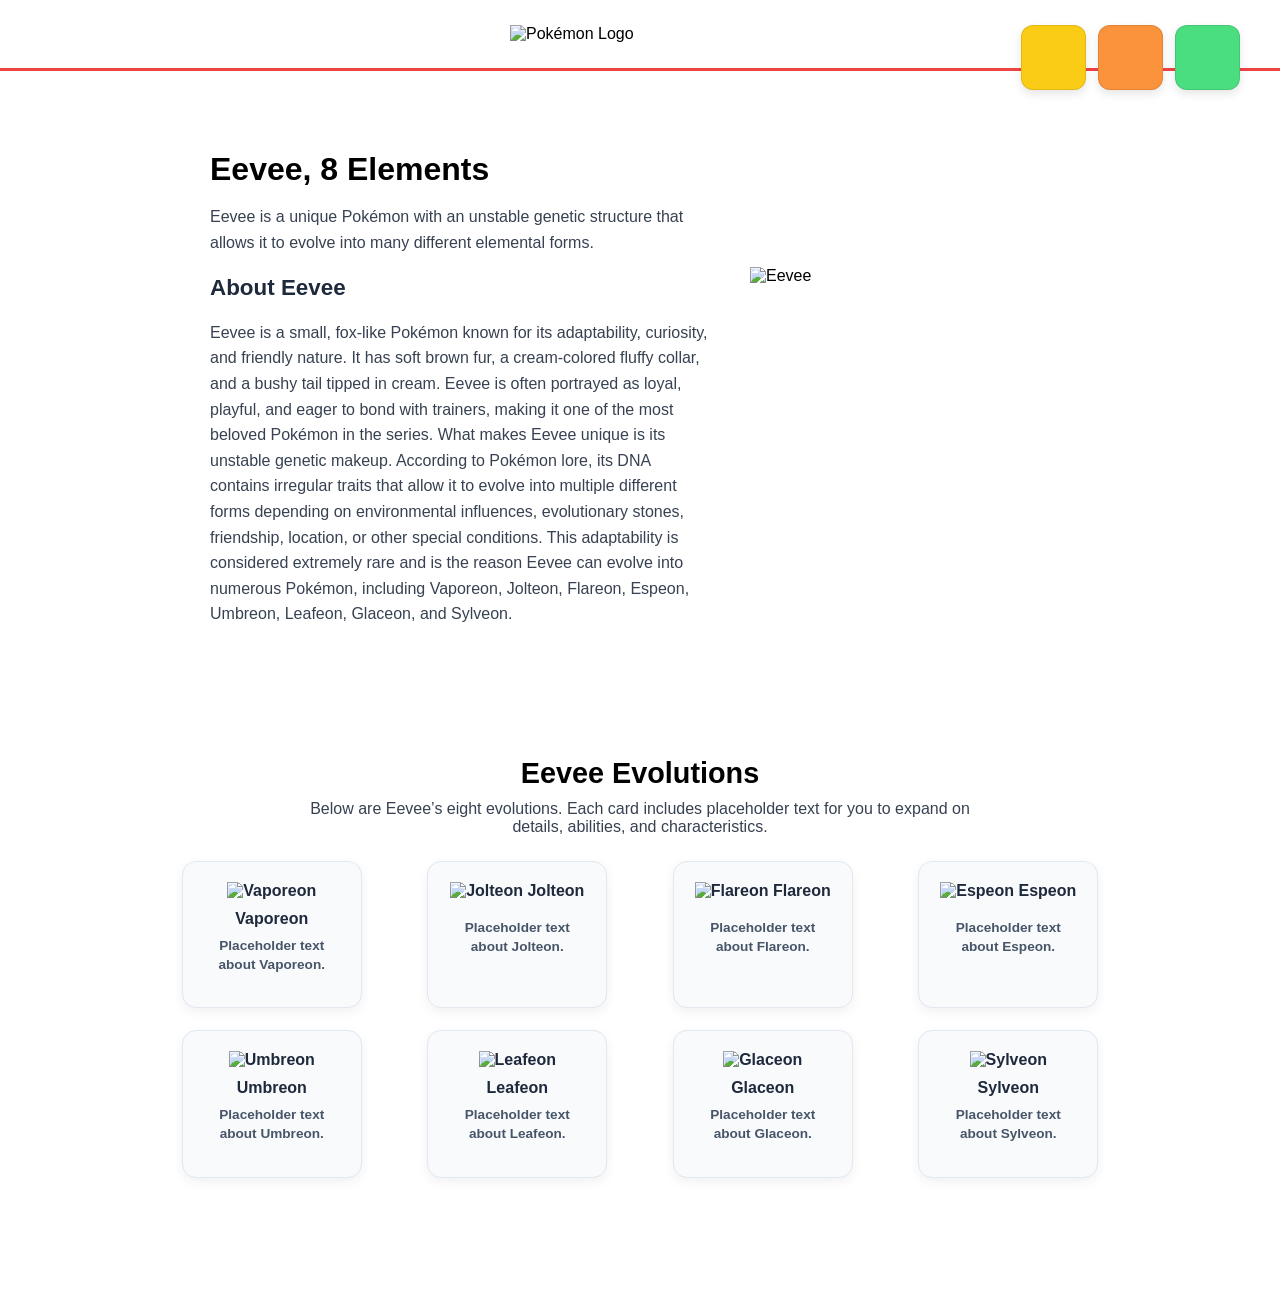
==== eevee.html @ 4a7ee0a0 "Update eevee.html" ====
<!DOCTYPE html>
<html lang="en">
<head>
  <meta charset="UTF-8" />
  <meta name="viewport" content="width=device-width, initial-scale=1.0" />
  <title>Eevee</title>
  <link rel="stylesheet" href="styles.css" />
</head>

<body>

  <!-- HEADER -->
  <header class="page-header">
    <img 
      src="https://upload.wikimedia.org/wikipedia/commons/9/98/International_Pok%C3%A9mon_logo.svg"
      alt="Pokémon Logo"
      class="pokemon-logo"
    />

    <div class="header-card-preview">
      <div class="preview-thumb pikachu-bg"></div>
      <div class="preview-thumb charizard-bg"></div>
      <div class="preview-thumb bulbasaur-bg"></div>
    </div>
  </header>

  <!-- EEVE PAGE CONTENT -->
<div class="eevee-container">

  <div class="eevee-text-box">
    <h1>Eevee, 8 Elements</h1>
    <p>
      Eevee is a unique Pokémon with an unstable genetic structure that allows it to
      evolve into many different elemental forms.
    </p>

    <!-- NEW H2 BELOW INTRO -->
    <h2 class="eevee-subtitle">About Eevee</h2>
    <p class="eevee-subtext">
      Eevee is a small, fox-like Pokémon known for its adaptability, curiosity, and friendly nature. It has soft brown fur, a cream-colored fluffy collar, and a bushy tail tipped in cream. Eevee is often portrayed as loyal, playful, and eager to bond with trainers, making it one of the most beloved Pokémon in the series.
What makes Eevee unique is its unstable genetic makeup. According to Pokémon lore, its DNA contains irregular traits that allow it to evolve into multiple different forms depending on environmental influences, evolutionary stones, friendship, location, or other special conditions. This adaptability is considered extremely rare and is the reason Eevee can evolve into numerous Pokémon, including Vaporeon, Jolteon, Flareon, Espeon, Umbreon, Leafeon, Glaceon, and Sylveon. 
    </p>
  </div>

  <img 
    src="https://raw.githubusercontent.com/PokeAPI/sprites/master/sprites/pokemon/133.png"
    alt="Eevee"
    class="eevee-image"
  />

</div>

<!-- EEVEELUTIONS GRID (CENTERED) -->
<section class="eeveelutions-section">
  <h2 class="eeveelutions-title">Eevee Evolutions</h2>
  <p class="eeveelutions-description">
    Below are Eevee’s eight evolutions. Each card includes placeholder text for you to
    expand on details, abilities, and characteristics.
  </p>

  <div class="eeveelutions-grid">

    <div class="eeveelution-card">
      <img src="https://raw.githubusercontent.com/PokeAPI/sprites/master/sprites/pokemon/134.png" alt="Vaporeon">
      <span>Vaporeon</span>
      <p class="eeveelution-info">Placeholder text about Vaporeon.</p>
    </div>

    <div class="eeveelution-card">
      <img src="https://raw.githubusercontent.com/PokeAPI/sprites/master/sprites/pokemon/135.png" alt="Jolteon">
      <span>Jolteon</span>
      <p class="eeveelution-info">Placeholder text about Jolteon.</p>
    </div>

    <div class="eeveelution-card">
      <img src="https://raw.githubusercontent.com/PokeAPI/sprites/master/sprites/pokemon/136.png" alt="Flareon">
      <span>Flareon</span>
      <p class="eeveelution-info">Placeholder text about Flareon.</p>
    </div>

    <div class="eeveelution-card">
      <img src="https://raw.githubusercontent.com/PokeAPI/sprites/master/sprites/pokemon/196.png" alt="Espeon">
      <span>Espeon</span>
      <p class="eeveelution-info">Placeholder text about Espeon.</p>
    </div>

    <div class="eeveelution-card">
      <img src="https://raw.githubusercontent.com/PokeAPI/sprites/master/sprites/pokemon/197.png" alt="Umbreon">
      <span>Umbreon</span>
      <p class="eeveelution-info">Placeholder text about Umbreon.</p>
    </div>

    <div class="eeveelution-card">
      <img src="https://raw.githubusercontent.com/PokeAPI/sprites/master/sprites/pokemon/470.png" alt="Leafeon">
      <span>Leafeon</span>
      <p class="eeveelution-info">Placeholder text about Leafeon.</p>
    </div>

    <div class="eeveelution-card">
      <img src="https://raw.githubusercontent.com/PokeAPI/sprites/master/sprites/pokemon/471.png" alt="Glaceon">
      <span>Glaceon</span>
      <p class="eeveelution-info">Placeholder text about Glaceon.</p>
    </div>

    <div class="eeveelution-card">
      <img src="https://raw.githubusercontent.com/PokeAPI/sprites/master/sprites/pokemon/700.png" alt="Sylveon">
      <span>Sylveon</span>
      <p class="eeveelution-info">Placeholder text about Sylveon.</p>
    </div>

  </div>
</section>
---- styles.css ----
/* RESET */
*,
*::before,
*::after {
  box-sizing: border-box;
}

body {
  margin: 0;
  padding: 0;
  font-family: 'Inter', sans-serif;
  background: #ffffff;
  color: #000000;
  overflow-x: hidden;
}

.container {
  max-width: 1000px;
  margin: 0 auto;
  padding: 20px 20px 60px;
}

/* HEADER */
.page-header {
  padding: 25px 40px;
  display: flex;
  justify-content: center;
  align-items: center;
  border-bottom: 3px solid #ef4444;
  position: relative;
}

.pokemon-logo {
  width: 260px;
}

/* BADGES TOP RIGHT */
.header-card-preview {
  display: flex;
  gap: 12px;
  position: absolute;
  right: 40px;
  top: 25px;
}

.preview-thumb {
  width: 65px;
  height: 65px;
  border-radius: 12px;
  background-repeat: no-repeat;
  background-position: center;
  background-size: 55px;
  box-shadow: 0 4px 10px rgba(0, 0, 0, 0.1);
  border: 1px solid rgba(0, 0, 0, 0.1);
}

.pikachu-bg {
  background-image: url("https://raw.githubusercontent.com/PokeAPI/sprites/master/sprites/pokemon/25.png");
  background-color: #facc15;
}
.charizard-bg {
  background-image: url("https://raw.githubusercontent.com/PokeAPI/sprites/master/sprites/pokemon/6.png");
  background-color: #fb923c;
}
.bulbasaur-bg {
  background-image: url("https://raw.githubusercontent.com/PokeAPI/sprites/master/sprites/pokemon/1.png");
  background-color: #4ade80;
}

/* INFO BLOCKS */
.info-block {
  margin-top: 40px;
  margin-bottom: 20px;
}

.info-block h1,
.info-block h2 {
  margin: 0 0 10px;
}

.info-block p {
  max-width: 800px;
  line-height: 1.6;
  color: #374151;
}

/* CARD DECK */
.card-deck {
  display: flex;
  justify-content: center;
  gap: 0;
  padding: 20px 0;
  position: relative;
}

.pokemon-card {
  width: 240px;
  background: #0f172a;
  border-radius: 18px;
  overflow: hidden;
  border: 1px solid rgba(148, 163, 184, 0.25);
  box-shadow: 0 18px 40px rgba(0, 0, 0, 0.55);
  margin-left: -60px;
  transform: rotate(-3deg);
  transition: 250ms ease;
  cursor: pointer;
}

.pokemon-card:first-child { margin-left: 0; }
.pokemon-card:nth-child(2) { transform: rotate(0deg); }
.pokemon-card:nth-child(3) { transform: rotate(3deg); }

.pokemon-card:hover {
  transform: rotate(0deg) translateY(-25px) scale(1.08);
  z-index: 10;
}

/* CARD IMAGE AREA */
.pokemon-image {
  height: 220px;
  position: relative;
  display: flex;
  align-items: flex-end;
  justify-content: center;
}

.pokemon-image::before {
  content: "";
  position: absolute;
  inset: 0;
  opacity: 0.35;
  mix-blend-mode: screen;
  background-repeat: no-repeat;
  background-position: center bottom;
  background-size: 160px;
}

/* Pokémon backgrounds */
.pikachu {
  background: radial-gradient(circle, #facc15, #f97316, #b45309);
}

.charizard {
  background: radial-gradient(circle at 20% 0%, #fb923c 0%, #ef4444 40%, #b91c1c 100%);
}

.bulbasaur {
  background: radial-gradient(circle, #4ade80, #22c55e, #15803d);
}

.pikachu::before { background-image: url("https://raw.githubusercontent.com/PokeAPI/sprites/master/sprites/pokemon/25.png"); }
.charizard::before { background-image: url("https://raw.githubusercontent.com/PokeAPI/sprites/master/sprites/pokemon/6.png"); }
.bulbasaur::before { background-image: url("https://raw.githubusercontent.com/PokeAPI/sprites/master/sprites/pokemon/1.png"); }

/* CARD CONTENT */
.pokemon-content {
  padding: 1.1rem 1.25rem 1.3rem;
}

.pokemon-name {
  margin: 0 0 0.75rem;
  font-size: 1.25rem;
  color: #e5e7eb;
  text-transform: uppercase;
}

.pokemon-stats {
  list-style: none;
  padding: 0;
  margin: 0;
  display: grid;
  grid-template-columns: repeat(2, 1fr);
  gap: 0.4rem 0.9rem;
}

.pokemon-stats li {
  display: flex;
  justify-content: space-between;
  color: #cbd5f5;
}

/* CTA BELOW DECK */
.below-deck-cta {
  margin-top: 60px;
  margin-bottom: 60px;
  padding: 35px 30px;
  background: #fef2f2;
  border: 1px solid #fecaca;
  border-radius: 16px;
  text-align: center;
  box-shadow: 0 6px 18px rgba(0,0,0,0.06);
}

.below-deck-title {
  font-size: 1.6rem;
  color: #b91c1c;
  margin-bottom: 10px;
}

.below-deck-text {
  max-width: 700px;
  margin: 0 auto 22px;
  color: #7f1d1d;
}

.below-deck-button {
  display: inline-block;
  padding: 12px 28px;
  background: #dc2626;
  color: #ffffff;
  text-decoration: none;
  font-weight: 600;
  border-radius: 30px;
  transition: 0.2s ease;
}

.below-deck-button:hover {
  transform: translateY(-3px);
  box-shadow: 0 8px 20px rgba(220, 38, 38, 0.35);
}

/* GRID SECTION */
.extra-grid-section {
  margin-top: 70px;
}

.extra-grid-title {
  font-size: 1.6rem;
  margin-bottom: 10px;
}

.extra-grid-description {
  max-width: 700px;
  margin-bottom: 25px;
  color: #374151;
}

.extra-card-grid {
  display: grid;
  grid-template-columns: repeat(auto-fill, minmax(180px, 1fr));
  gap: 20px;
}

.extra-card {
  background: #f8fafc;
  border: 1px solid #e2e8f0;
  border-radius: 14px;
  padding: 25px;
  text-align: center;
  font-weight: 600;
  color: #1e293b;
  box-shadow: 0 4px 12px rgba(0,0,0,0.06);
  transition: 0.2s ease;
  text-decoration: none;
}

.extra-card:hover {
  transform: translateY(-4px);
  box-shadow: 0 10px 20px rgba(0,0,0,0.12);
}

/* ===========================
   FOOTER
=========================== */
.page-footer {
  margin-top: 80px;
  padding: 20px 40px;
  border-top: 3px solid #ef4444;
  display: flex;
  justify-content: space-between;
  align-items: center;
  background: #ffffff;
}

.footer-logo {
  width: 180px;
}

.footer-right {
  display: flex;
  gap: 12px;
}

.page-footer .preview-thumb {
  width: 55px;
  height: 55px;
  background-size: 45px;
}

/* ===========================
   EEVE PAGE LAYOUT
=========================== */
.eevee-container {
  max-width: 900px;
  margin: 60px auto;
  display: flex;
  align-items: center;
  gap: 40px;
  padding: 20px;
}

.eevee-image {
  width: 260px;
  height: 260px;
  image-rendering: pixelated;
}

.eevee-text-box {
  max-width: 500px;
}

.eevee-text-box h1 {
  margin: 0 0 12px;
  font-size: 2rem;
}

.eevee-text-box p {
  line-height: 1.6;
  color: #374151;
}

/* NEW: Eevee subtitle under intro */
.eevee-subtitle {
  margin-top: 20px;
  font-size: 1.4rem;
  color: #1e293b;
}

.eevee-subtext {
  max-width: 500px;
  color: #374151;
  line-height: 1.6;
}

/* UPDATED: Center-align Eeveelutions section */
.eeveelutions-section {
  max-width: 1000px;
  margin: 60px auto;
  padding: 10px 20px 60px;
  text-align: center;
}

.eeveelutions-title {
  font-size: 1.8rem;
  margin-bottom: 10px;
}

.eeveelutions-description {
  max-width: 700px;
  margin: 0 auto 25px;
  color: #374151;
}

/* UPDATED: Centered grid with text */
.eeveelutions-grid {
  display: grid;
  grid-template-columns: repeat(auto-fill, minmax(180px, 1fr));
  gap: 22px;
  justify-items: center;
}

.eeveelution-card {
  background: #f8fafc;
  border: 1px solid #e2e8f0;
  border-radius: 14px;
  padding: 20px;
  width: 180px;
  text-align: center;
  font-weight: 600;
  color: #1e293b;
  box-shadow: 0 4px 12px rgba(0,0,0,0.06);
  transition: 0.2s ease;
}

.eeveelution-card img {
  width: 110px;
  height: 110px;
  image-rendering: pixelated;
  margin-bottom: 10px;
}

.eeveelution-info {
  font-size: 0.85rem;
  color: #475569;
  margin-top: 8px;
  line-height: 1.4;
}

.eeveelution-card:hover {
  transform: translateY(-4px);
  box-shadow: 0 10px 20px rgba(0,0,0,0.12);
}
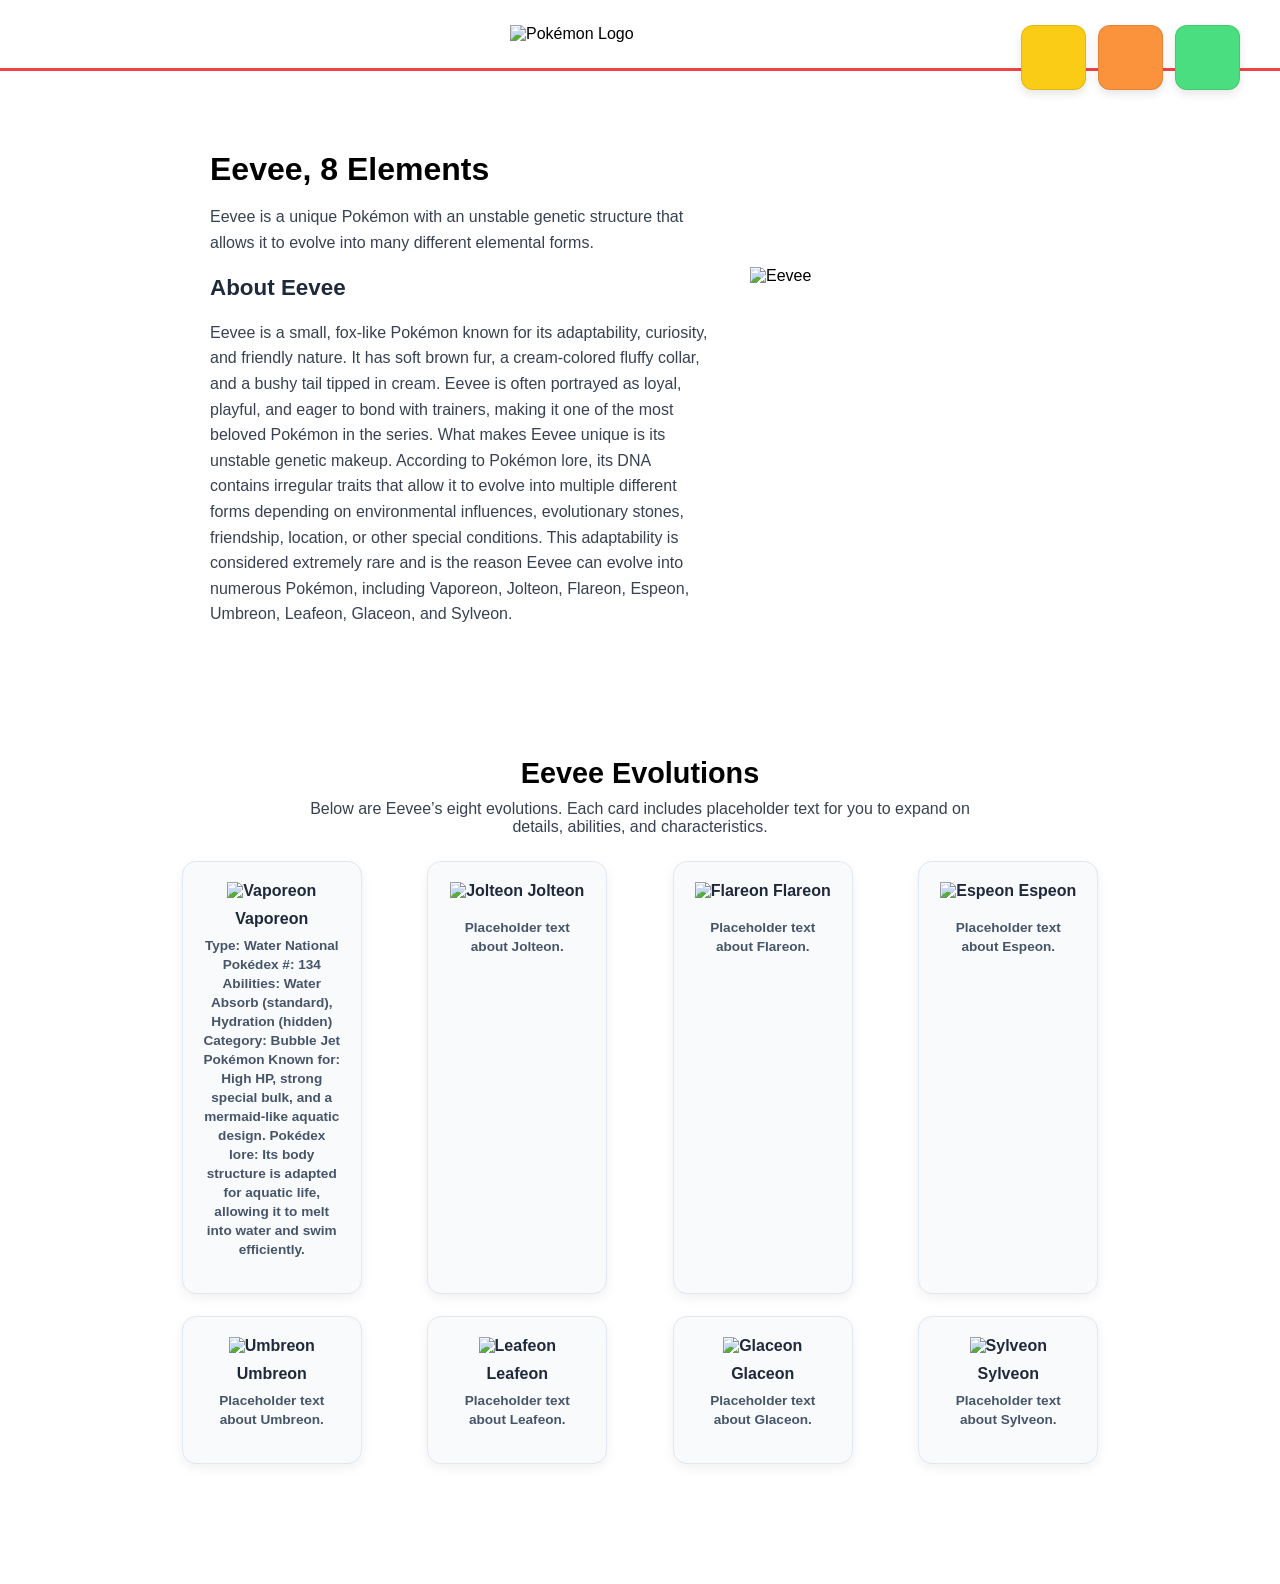
==== commit 2fb0016e: "Update eevee.html" ====
--- a/eevee.html
+++ b/eevee.html
@@ -63,7 +63,12 @@
     <div class="eeveelution-card">
       <img src="https://raw.githubusercontent.com/PokeAPI/sprites/master/sprites/pokemon/134.png" alt="Vaporeon">
       <span>Vaporeon</span>
-      <p class="eeveelution-info">Placeholder text about Vaporeon.</p>
+      <p class="eeveelution-info">Type: Water
+National Pokédex #: 134
+Abilities: Water Absorb (standard), Hydration (hidden)
+Category: Bubble Jet Pokémon
+Known for: High HP, strong special bulk, and a mermaid-like aquatic design.
+Pokédex lore: Its body structure is adapted for aquatic life, allowing it to melt into water and swim efficiently.</p>
     </div>
 
     <div class="eeveelution-card">
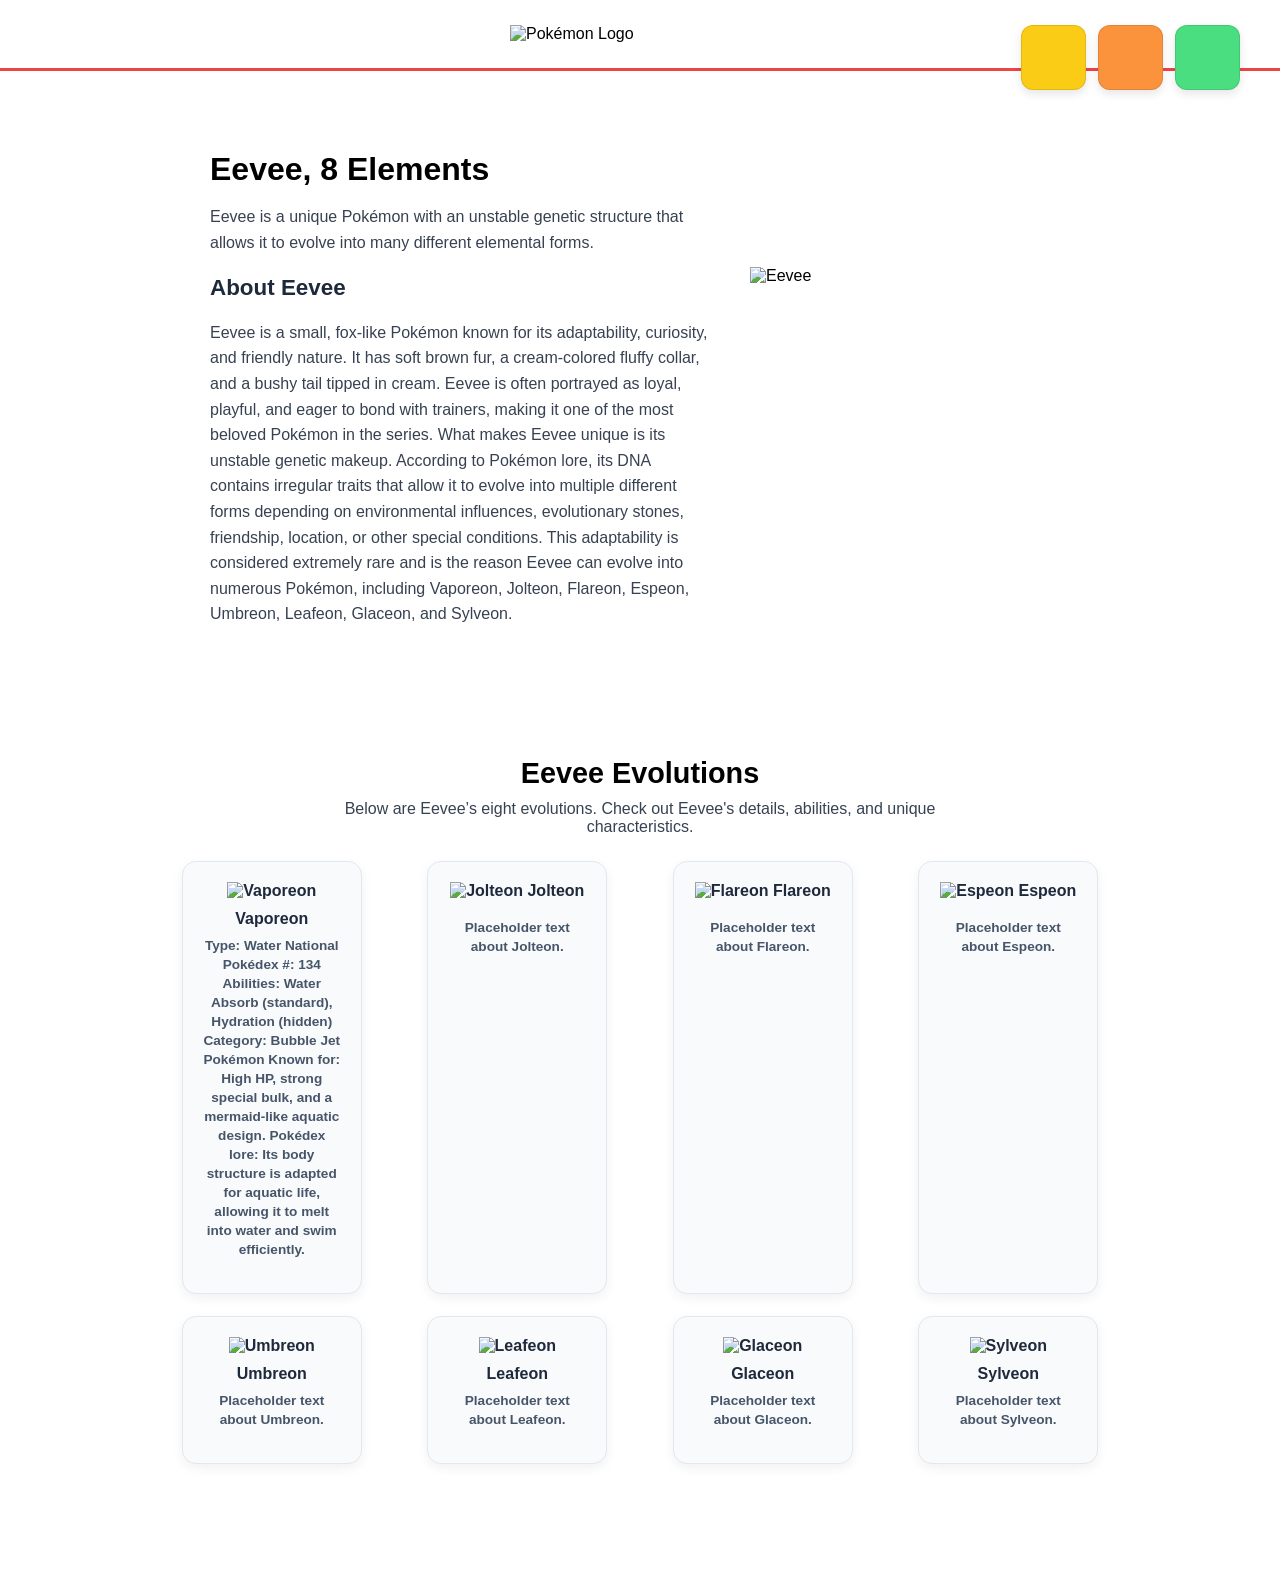
==== commit 1e406d10: "Update description of Eevee's evolutions" ====
--- a/eevee.html
+++ b/eevee.html
@@ -54,8 +54,7 @@
 <section class="eeveelutions-section">
   <h2 class="eeveelutions-title">Eevee Evolutions</h2>
   <p class="eeveelutions-description">
-    Below are Eevee’s eight evolutions. Each card includes placeholder text for you to
-    expand on details, abilities, and characteristics.
+    Below are Eevee’s eight evolutions. Check out Eevee's details, abilities, and unique characteristics.
   </p>
 
   <div class="eeveelutions-grid">
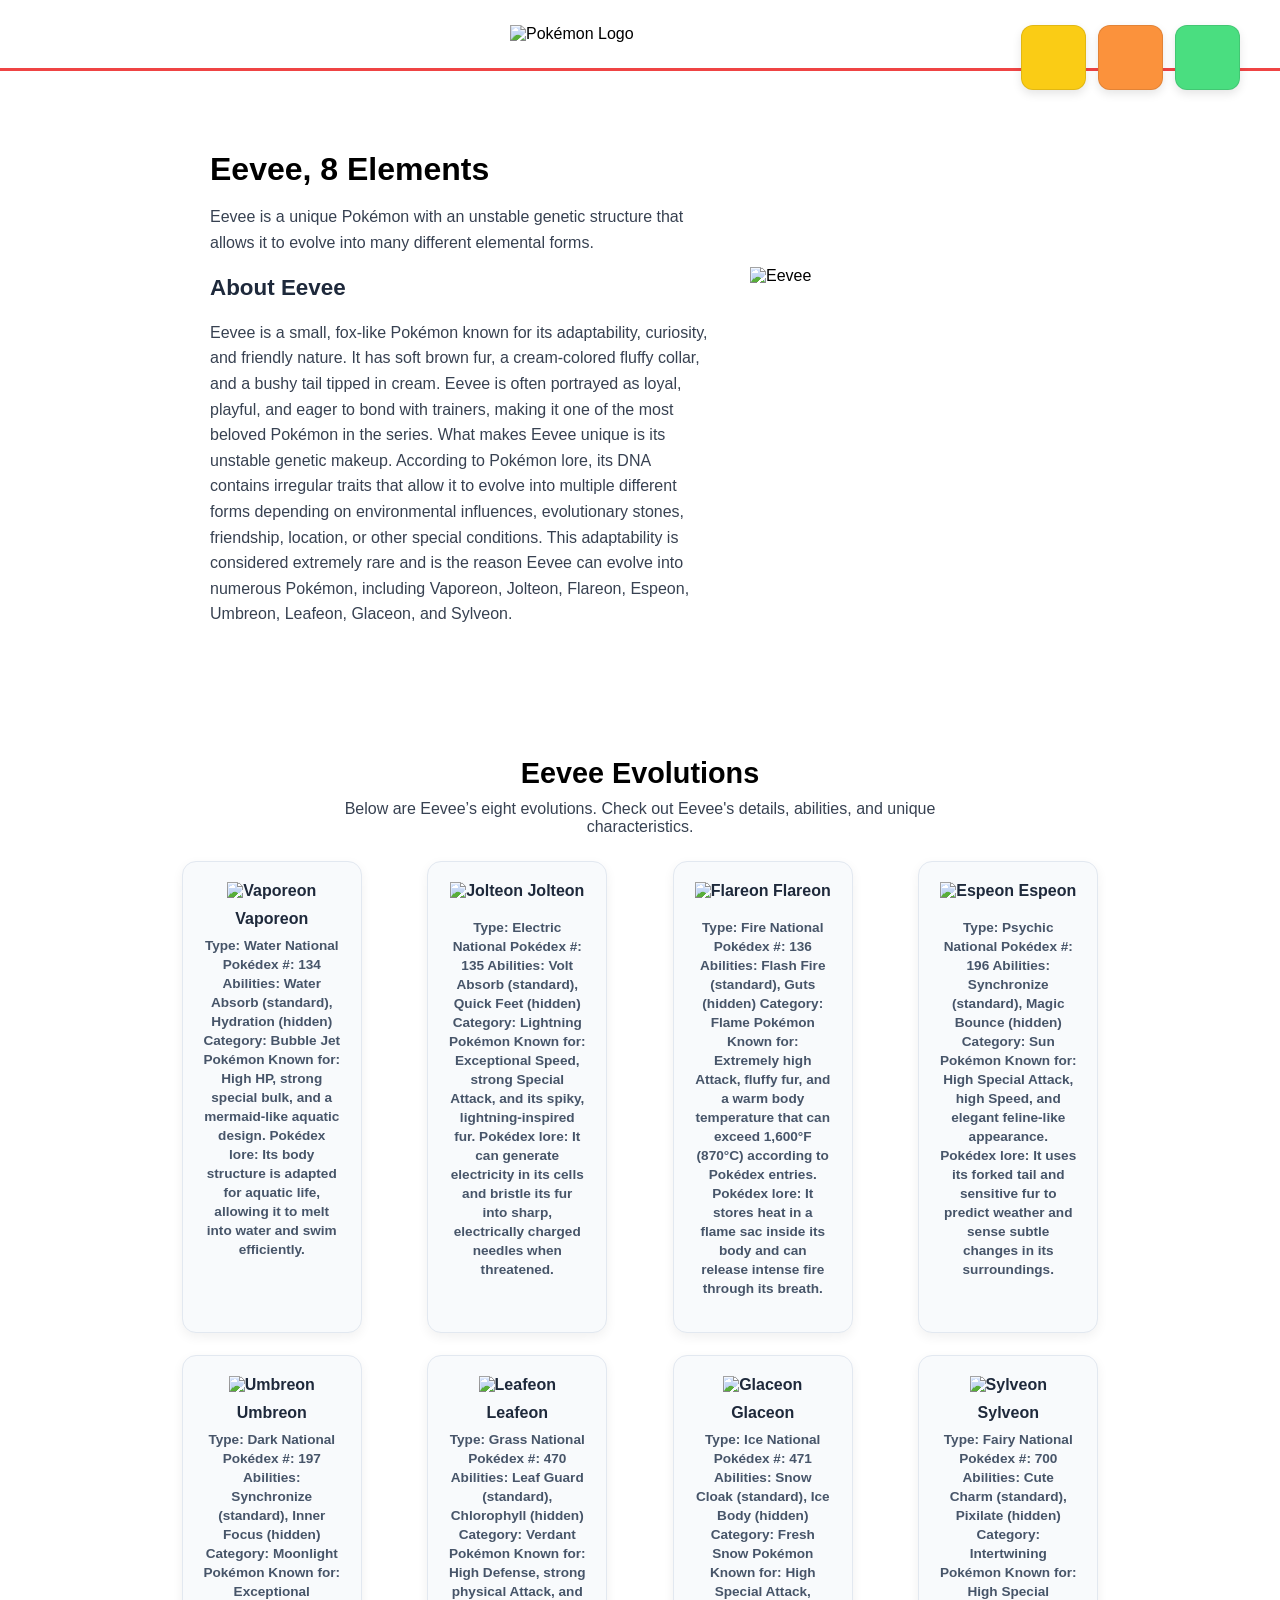
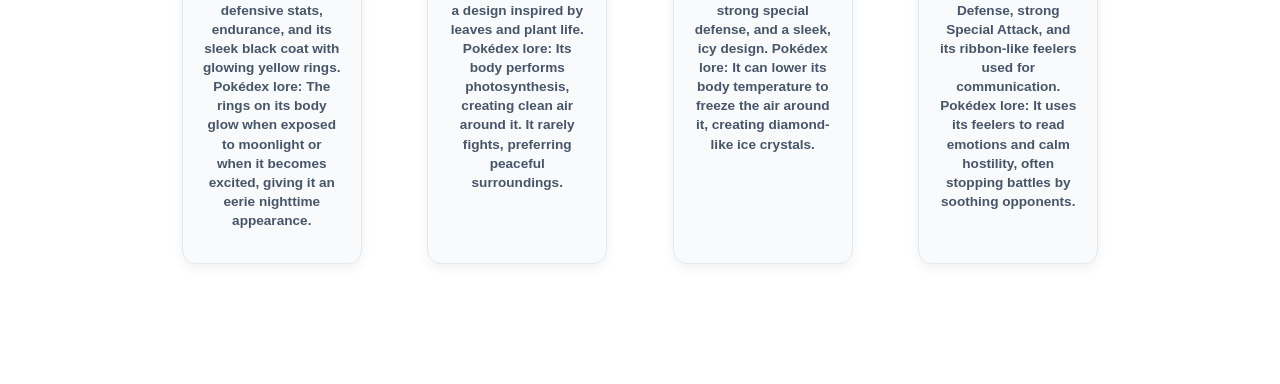
==== commit 660176bd: "Update eevee.html" ====
--- a/eevee.html
+++ b/eevee.html
@@ -73,43 +73,78 @@
     <div class="eeveelution-card">
       <img src="https://raw.githubusercontent.com/PokeAPI/sprites/master/sprites/pokemon/135.png" alt="Jolteon">
       <span>Jolteon</span>
-      <p class="eeveelution-info">Placeholder text about Jolteon.</p>
+      <p class="eeveelution-info">Type: Electric
+National Pokédex #: 135
+Abilities: Volt Absorb (standard), Quick Feet (hidden)
+Category: Lightning Pokémon
+Known for: Exceptional Speed, strong Special Attack, and its spiky, lightning-inspired fur.
+Pokédex lore: It can generate electricity in its cells and bristle its fur into sharp, electrically charged needles when threatened.</p>
     </div>
 
     <div class="eeveelution-card">
       <img src="https://raw.githubusercontent.com/PokeAPI/sprites/master/sprites/pokemon/136.png" alt="Flareon">
       <span>Flareon</span>
-      <p class="eeveelution-info">Placeholder text about Flareon.</p>
+      <p class="eeveelution-info">Type: Fire
+National Pokédex #: 136
+Abilities: Flash Fire (standard), Guts (hidden)
+Category: Flame Pokémon
+Known for: Extremely high Attack, fluffy fur, and a warm body temperature that can exceed 1,600°F (870°C) according to Pokédex entries.
+Pokédex lore: It stores heat in a flame sac inside its body and can release intense fire through its breath.</p>
     </div>
 
     <div class="eeveelution-card">
       <img src="https://raw.githubusercontent.com/PokeAPI/sprites/master/sprites/pokemon/196.png" alt="Espeon">
       <span>Espeon</span>
-      <p class="eeveelution-info">Placeholder text about Espeon.</p>
+      <p class="eeveelution-info">Type: Psychic
+National Pokédex #: 196
+Abilities: Synchronize (standard), Magic Bounce (hidden)
+Category: Sun Pokémon
+Known for: High Special Attack, high Speed, and elegant feline-like appearance.
+Pokédex lore: It uses its forked tail and sensitive fur to predict weather and sense subtle changes in its surroundings.</p>
     </div>
 
     <div class="eeveelution-card">
       <img src="https://raw.githubusercontent.com/PokeAPI/sprites/master/sprites/pokemon/197.png" alt="Umbreon">
       <span>Umbreon</span>
-      <p class="eeveelution-info">Placeholder text about Umbreon.</p>
+      <p class="eeveelution-info">Type: Dark
+National Pokédex #: 197
+Abilities: Synchronize (standard), Inner Focus (hidden)
+Category: Moonlight Pokémon
+Known for: Exceptional defensive stats, endurance, and its sleek black coat with glowing yellow rings.
+Pokédex lore: The rings on its body glow when exposed to moonlight or when it becomes excited, giving it an eerie nighttime appearance.</p>
     </div>
 
     <div class="eeveelution-card">
       <img src="https://raw.githubusercontent.com/PokeAPI/sprites/master/sprites/pokemon/470.png" alt="Leafeon">
       <span>Leafeon</span>
-      <p class="eeveelution-info">Placeholder text about Leafeon.</p>
+      <p class="eeveelution-info">Type: Grass
+National Pokédex #: 470
+Abilities: Leaf Guard (standard), Chlorophyll (hidden)
+Category: Verdant Pokémon
+Known for: High Defense, strong physical Attack, and a design inspired by leaves and plant life.
+Pokédex lore: Its body performs photosynthesis, creating clean air around it. It rarely fights, preferring peaceful surroundings.</p>
     </div>
 
     <div class="eeveelution-card">
       <img src="https://raw.githubusercontent.com/PokeAPI/sprites/master/sprites/pokemon/471.png" alt="Glaceon">
       <span>Glaceon</span>
-      <p class="eeveelution-info">Placeholder text about Glaceon.</p>
+      <p class="eeveelution-info">Type: Ice
+National Pokédex #: 471
+Abilities: Snow Cloak (standard), Ice Body (hidden)
+Category: Fresh Snow Pokémon
+Known for: High Special Attack, strong special defense, and a sleek, icy design.
+Pokédex lore: It can lower its body temperature to freeze the air around it, creating diamond-like ice crystals.</p>
     </div>
 
     <div class="eeveelution-card">
       <img src="https://raw.githubusercontent.com/PokeAPI/sprites/master/sprites/pokemon/700.png" alt="Sylveon">
       <span>Sylveon</span>
-      <p class="eeveelution-info">Placeholder text about Sylveon.</p>
+      <p class="eeveelution-info">Type: Fairy
+National Pokédex #: 700
+Abilities: Cute Charm (standard), Pixilate (hidden)
+Category: Intertwining Pokémon
+Known for: High Special Defense, strong Special Attack, and its ribbon-like feelers used for communication.
+Pokédex lore: It uses its feelers to read emotions and calm hostility, often stopping battles by soothing opponents.</p>
     </div>
 
   </div>
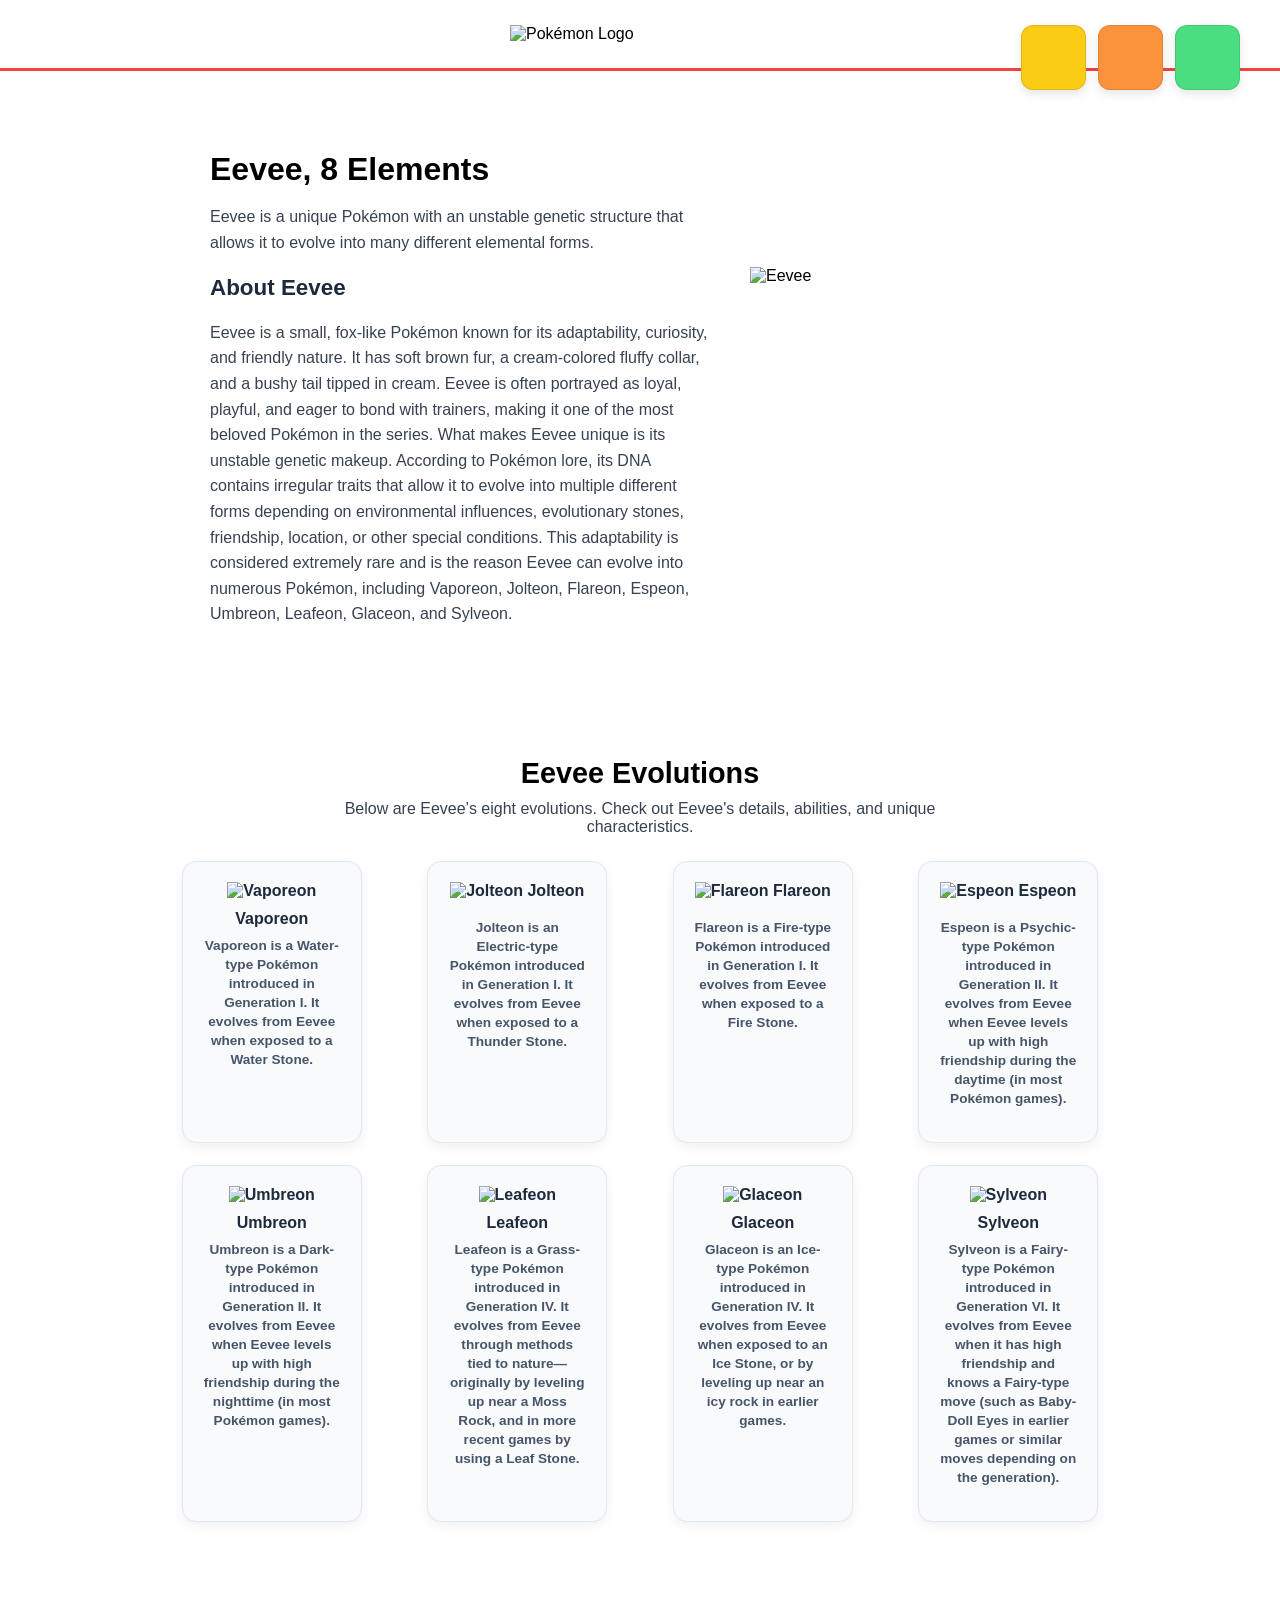
==== commit a76667e7: "Update Eeveelution descriptions in eevee.html" ====
--- a/eevee.html
+++ b/eevee.html
@@ -62,89 +62,49 @@
     <div class="eeveelution-card">
       <img src="https://raw.githubusercontent.com/PokeAPI/sprites/master/sprites/pokemon/134.png" alt="Vaporeon">
       <span>Vaporeon</span>
-      <p class="eeveelution-info">Type: Water
-National Pokédex #: 134
-Abilities: Water Absorb (standard), Hydration (hidden)
-Category: Bubble Jet Pokémon
-Known for: High HP, strong special bulk, and a mermaid-like aquatic design.
-Pokédex lore: Its body structure is adapted for aquatic life, allowing it to melt into water and swim efficiently.</p>
+      <p class="eeveelution-info">Vaporeon is a Water-type Pokémon introduced in Generation I. It evolves from Eevee when exposed to a Water Stone.</p>
     </div>
 
     <div class="eeveelution-card">
       <img src="https://raw.githubusercontent.com/PokeAPI/sprites/master/sprites/pokemon/135.png" alt="Jolteon">
       <span>Jolteon</span>
-      <p class="eeveelution-info">Type: Electric
-National Pokédex #: 135
-Abilities: Volt Absorb (standard), Quick Feet (hidden)
-Category: Lightning Pokémon
-Known for: Exceptional Speed, strong Special Attack, and its spiky, lightning-inspired fur.
-Pokédex lore: It can generate electricity in its cells and bristle its fur into sharp, electrically charged needles when threatened.</p>
+      <p class="eeveelution-info">Jolteon is an Electric-type Pokémon introduced in Generation I. It evolves from Eevee when exposed to a Thunder Stone.</p>
     </div>
 
     <div class="eeveelution-card">
       <img src="https://raw.githubusercontent.com/PokeAPI/sprites/master/sprites/pokemon/136.png" alt="Flareon">
       <span>Flareon</span>
-      <p class="eeveelution-info">Type: Fire
-National Pokédex #: 136
-Abilities: Flash Fire (standard), Guts (hidden)
-Category: Flame Pokémon
-Known for: Extremely high Attack, fluffy fur, and a warm body temperature that can exceed 1,600°F (870°C) according to Pokédex entries.
-Pokédex lore: It stores heat in a flame sac inside its body and can release intense fire through its breath.</p>
+      <p class="eeveelution-info">Flareon is a Fire-type Pokémon introduced in Generation I. It evolves from Eevee when exposed to a Fire Stone.</p>
     </div>
 
     <div class="eeveelution-card">
       <img src="https://raw.githubusercontent.com/PokeAPI/sprites/master/sprites/pokemon/196.png" alt="Espeon">
       <span>Espeon</span>
-      <p class="eeveelution-info">Type: Psychic
-National Pokédex #: 196
-Abilities: Synchronize (standard), Magic Bounce (hidden)
-Category: Sun Pokémon
-Known for: High Special Attack, high Speed, and elegant feline-like appearance.
-Pokédex lore: It uses its forked tail and sensitive fur to predict weather and sense subtle changes in its surroundings.</p>
+      <p class="eeveelution-info">Espeon is a Psychic-type Pokémon introduced in Generation II. It evolves from Eevee when Eevee levels up with high friendship during the daytime (in most Pokémon games).</p>
     </div>
 
     <div class="eeveelution-card">
       <img src="https://raw.githubusercontent.com/PokeAPI/sprites/master/sprites/pokemon/197.png" alt="Umbreon">
       <span>Umbreon</span>
-      <p class="eeveelution-info">Type: Dark
-National Pokédex #: 197
-Abilities: Synchronize (standard), Inner Focus (hidden)
-Category: Moonlight Pokémon
-Known for: Exceptional defensive stats, endurance, and its sleek black coat with glowing yellow rings.
-Pokédex lore: The rings on its body glow when exposed to moonlight or when it becomes excited, giving it an eerie nighttime appearance.</p>
+      <p class="eeveelution-info">Umbreon is a Dark-type Pokémon introduced in Generation II. It evolves from Eevee when Eevee levels up with high friendship during the nighttime (in most Pokémon games).</p>
     </div>
 
     <div class="eeveelution-card">
       <img src="https://raw.githubusercontent.com/PokeAPI/sprites/master/sprites/pokemon/470.png" alt="Leafeon">
       <span>Leafeon</span>
-      <p class="eeveelution-info">Type: Grass
-National Pokédex #: 470
-Abilities: Leaf Guard (standard), Chlorophyll (hidden)
-Category: Verdant Pokémon
-Known for: High Defense, strong physical Attack, and a design inspired by leaves and plant life.
-Pokédex lore: Its body performs photosynthesis, creating clean air around it. It rarely fights, preferring peaceful surroundings.</p>
+      <p class="eeveelution-info">Leafeon is a Grass-type Pokémon introduced in Generation IV. It evolves from Eevee through methods tied to nature—originally by leveling up near a Moss Rock, and in more recent games by using a Leaf Stone.</p>
     </div>
 
     <div class="eeveelution-card">
       <img src="https://raw.githubusercontent.com/PokeAPI/sprites/master/sprites/pokemon/471.png" alt="Glaceon">
       <span>Glaceon</span>
-      <p class="eeveelution-info">Type: Ice
-National Pokédex #: 471
-Abilities: Snow Cloak (standard), Ice Body (hidden)
-Category: Fresh Snow Pokémon
-Known for: High Special Attack, strong special defense, and a sleek, icy design.
-Pokédex lore: It can lower its body temperature to freeze the air around it, creating diamond-like ice crystals.</p>
+      <p class="eeveelution-info">Glaceon is an Ice-type Pokémon introduced in Generation IV. It evolves from Eevee when exposed to an Ice Stone, or by leveling up near an icy rock in earlier games.</p>
     </div>
 
     <div class="eeveelution-card">
       <img src="https://raw.githubusercontent.com/PokeAPI/sprites/master/sprites/pokemon/700.png" alt="Sylveon">
       <span>Sylveon</span>
-      <p class="eeveelution-info">Type: Fairy
-National Pokédex #: 700
-Abilities: Cute Charm (standard), Pixilate (hidden)
-Category: Intertwining Pokémon
-Known for: High Special Defense, strong Special Attack, and its ribbon-like feelers used for communication.
-Pokédex lore: It uses its feelers to read emotions and calm hostility, often stopping battles by soothing opponents.</p>
+      <p class="eeveelution-info">Sylveon is a Fairy-type Pokémon introduced in Generation VI. It evolves from Eevee when it has high friendship and knows a Fairy-type move (such as Baby-Doll Eyes in earlier games or similar moves depending on the generation).</p>
     </div>
 
   </div>
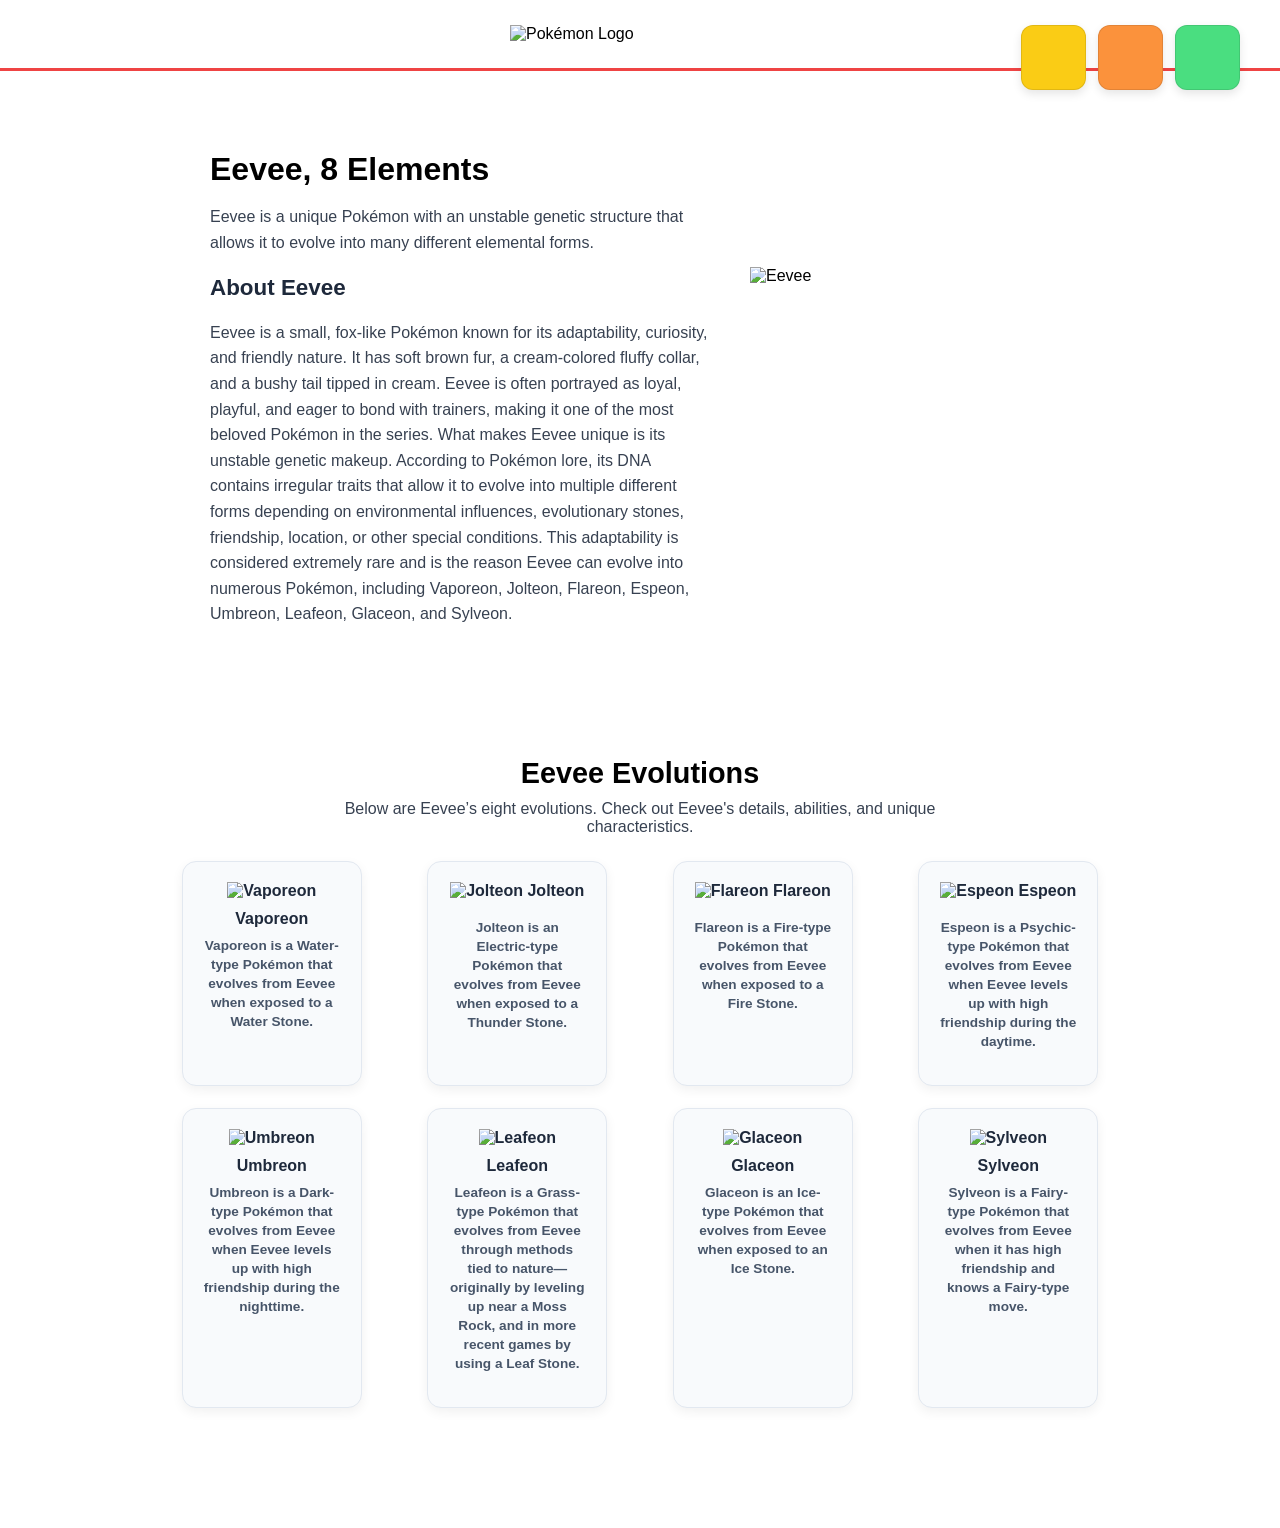
==== commit 36f88a4e: "Update eevee.html" ====
--- a/eevee.html
+++ b/eevee.html
@@ -62,49 +62,49 @@
     <div class="eeveelution-card">
       <img src="https://raw.githubusercontent.com/PokeAPI/sprites/master/sprites/pokemon/134.png" alt="Vaporeon">
       <span>Vaporeon</span>
-      <p class="eeveelution-info">Vaporeon is a Water-type Pokémon introduced in Generation I. It evolves from Eevee when exposed to a Water Stone.</p>
+      <p class="eeveelution-info">Vaporeon is a Water-type Pokémon that evolves from Eevee when exposed to a Water Stone.</p>
     </div>
 
     <div class="eeveelution-card">
       <img src="https://raw.githubusercontent.com/PokeAPI/sprites/master/sprites/pokemon/135.png" alt="Jolteon">
       <span>Jolteon</span>
-      <p class="eeveelution-info">Jolteon is an Electric-type Pokémon introduced in Generation I. It evolves from Eevee when exposed to a Thunder Stone.</p>
+      <p class="eeveelution-info">Jolteon is an Electric-type Pokémon that evolves from Eevee when exposed to a Thunder Stone.</p>
     </div>
 
     <div class="eeveelution-card">
       <img src="https://raw.githubusercontent.com/PokeAPI/sprites/master/sprites/pokemon/136.png" alt="Flareon">
       <span>Flareon</span>
-      <p class="eeveelution-info">Flareon is a Fire-type Pokémon introduced in Generation I. It evolves from Eevee when exposed to a Fire Stone.</p>
+      <p class="eeveelution-info">Flareon is a Fire-type Pokémon that evolves from Eevee when exposed to a Fire Stone.</p>
     </div>
 
     <div class="eeveelution-card">
       <img src="https://raw.githubusercontent.com/PokeAPI/sprites/master/sprites/pokemon/196.png" alt="Espeon">
       <span>Espeon</span>
-      <p class="eeveelution-info">Espeon is a Psychic-type Pokémon introduced in Generation II. It evolves from Eevee when Eevee levels up with high friendship during the daytime (in most Pokémon games).</p>
+      <p class="eeveelution-info">Espeon is a Psychic-type Pokémon that evolves from Eevee when Eevee levels up with high friendship during the daytime.</p>
     </div>
 
     <div class="eeveelution-card">
       <img src="https://raw.githubusercontent.com/PokeAPI/sprites/master/sprites/pokemon/197.png" alt="Umbreon">
       <span>Umbreon</span>
-      <p class="eeveelution-info">Umbreon is a Dark-type Pokémon introduced in Generation II. It evolves from Eevee when Eevee levels up with high friendship during the nighttime (in most Pokémon games).</p>
+      <p class="eeveelution-info">Umbreon is a Dark-type Pokémon that evolves from Eevee when Eevee levels up with high friendship during the nighttime.</p>
     </div>
 
     <div class="eeveelution-card">
       <img src="https://raw.githubusercontent.com/PokeAPI/sprites/master/sprites/pokemon/470.png" alt="Leafeon">
       <span>Leafeon</span>
-      <p class="eeveelution-info">Leafeon is a Grass-type Pokémon introduced in Generation IV. It evolves from Eevee through methods tied to nature—originally by leveling up near a Moss Rock, and in more recent games by using a Leaf Stone.</p>
+      <p class="eeveelution-info">Leafeon is a Grass-type Pokémon that evolves from Eevee through methods tied to nature—originally by leveling up near a Moss Rock, and in more recent games by using a Leaf Stone.</p>
     </div>
 
     <div class="eeveelution-card">
       <img src="https://raw.githubusercontent.com/PokeAPI/sprites/master/sprites/pokemon/471.png" alt="Glaceon">
       <span>Glaceon</span>
-      <p class="eeveelution-info">Glaceon is an Ice-type Pokémon introduced in Generation IV. It evolves from Eevee when exposed to an Ice Stone, or by leveling up near an icy rock in earlier games.</p>
+      <p class="eeveelution-info">Glaceon is an Ice-type Pokémon that evolves from Eevee when exposed to an Ice Stone.</p>
     </div>
 
     <div class="eeveelution-card">
       <img src="https://raw.githubusercontent.com/PokeAPI/sprites/master/sprites/pokemon/700.png" alt="Sylveon">
       <span>Sylveon</span>
-      <p class="eeveelution-info">Sylveon is a Fairy-type Pokémon introduced in Generation VI. It evolves from Eevee when it has high friendship and knows a Fairy-type move (such as Baby-Doll Eyes in earlier games or similar moves depending on the generation).</p>
+      <p class="eeveelution-info">Sylveon is a Fairy-type Pokémon that evolves from Eevee when it has high friendship and knows a Fairy-type move.</p>
     </div>
 
   </div>
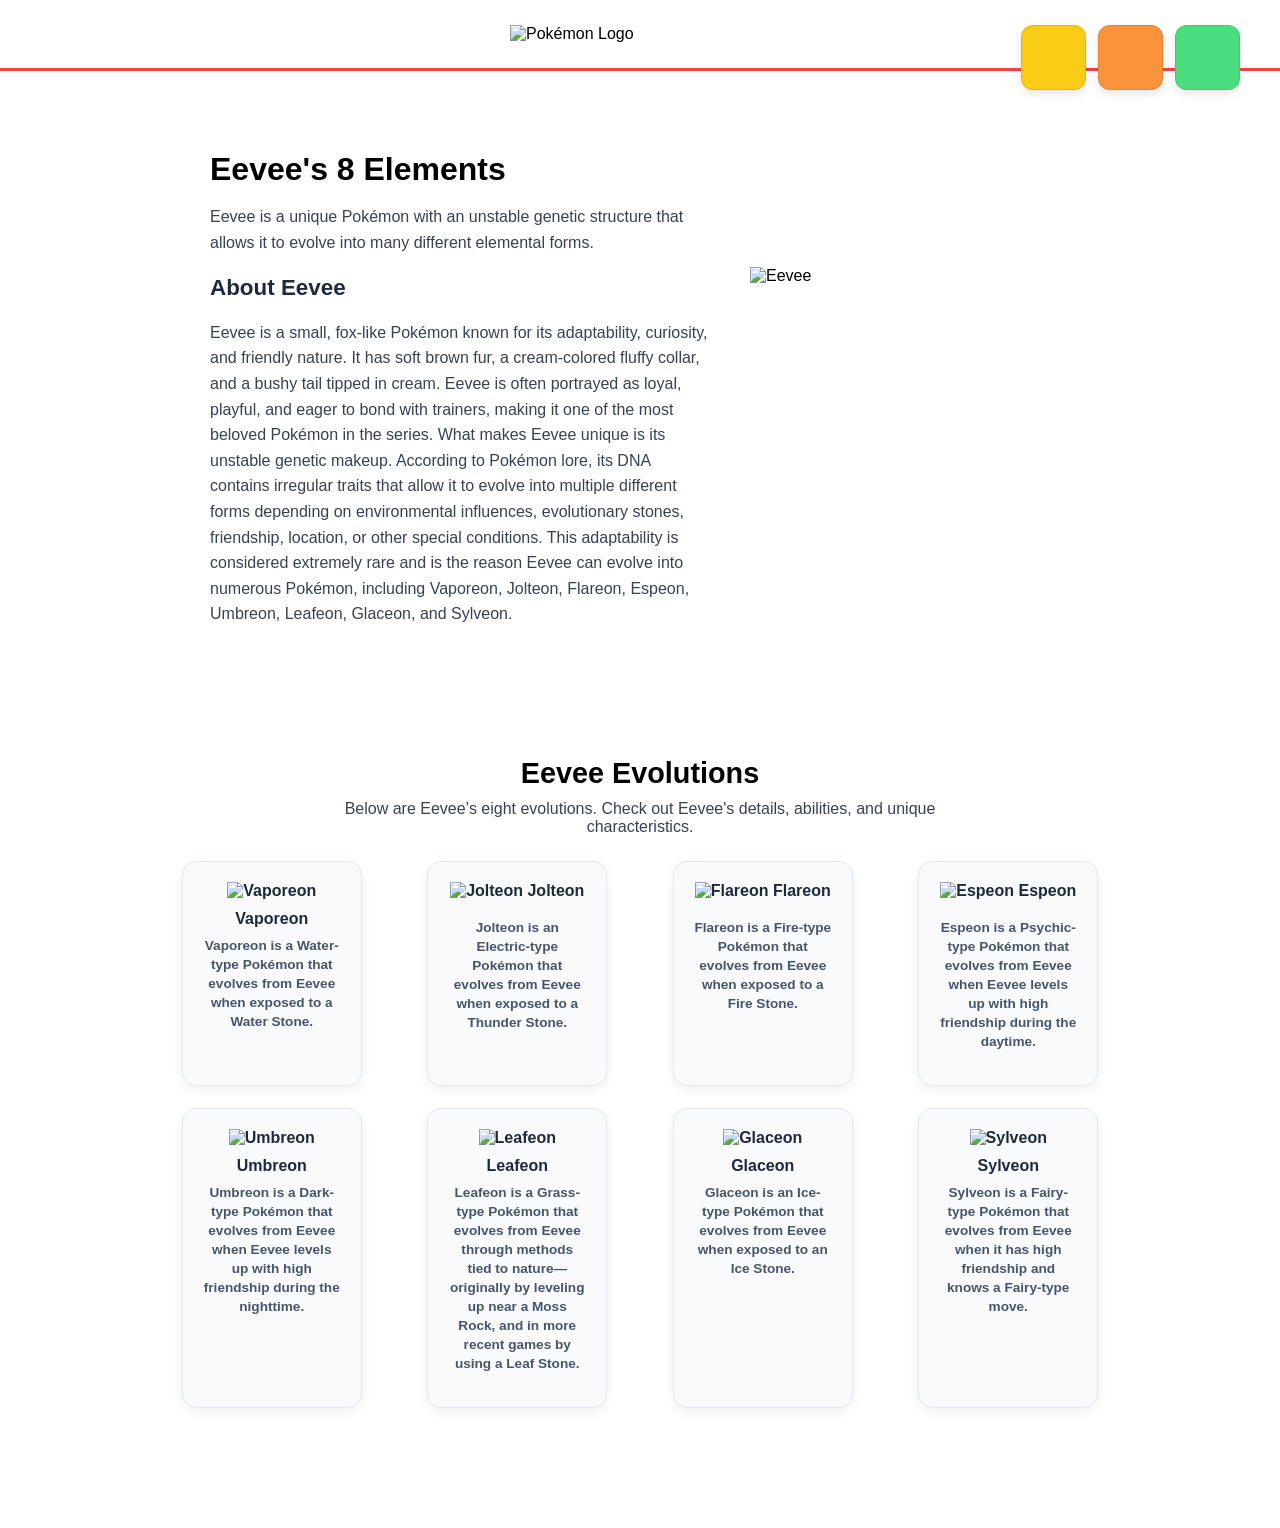
==== commit 04838fc1: "Update header text for Eevee page" ====
--- a/eevee.html
+++ b/eevee.html
@@ -28,7 +28,7 @@
 <div class="eevee-container">
 
   <div class="eevee-text-box">
-    <h1>Eevee, 8 Elements</h1>
+    <h1>Eevee's 8 Elements</h1>
     <p>
       Eevee is a unique Pokémon with an unstable genetic structure that allows it to
       evolve into many different elemental forms.
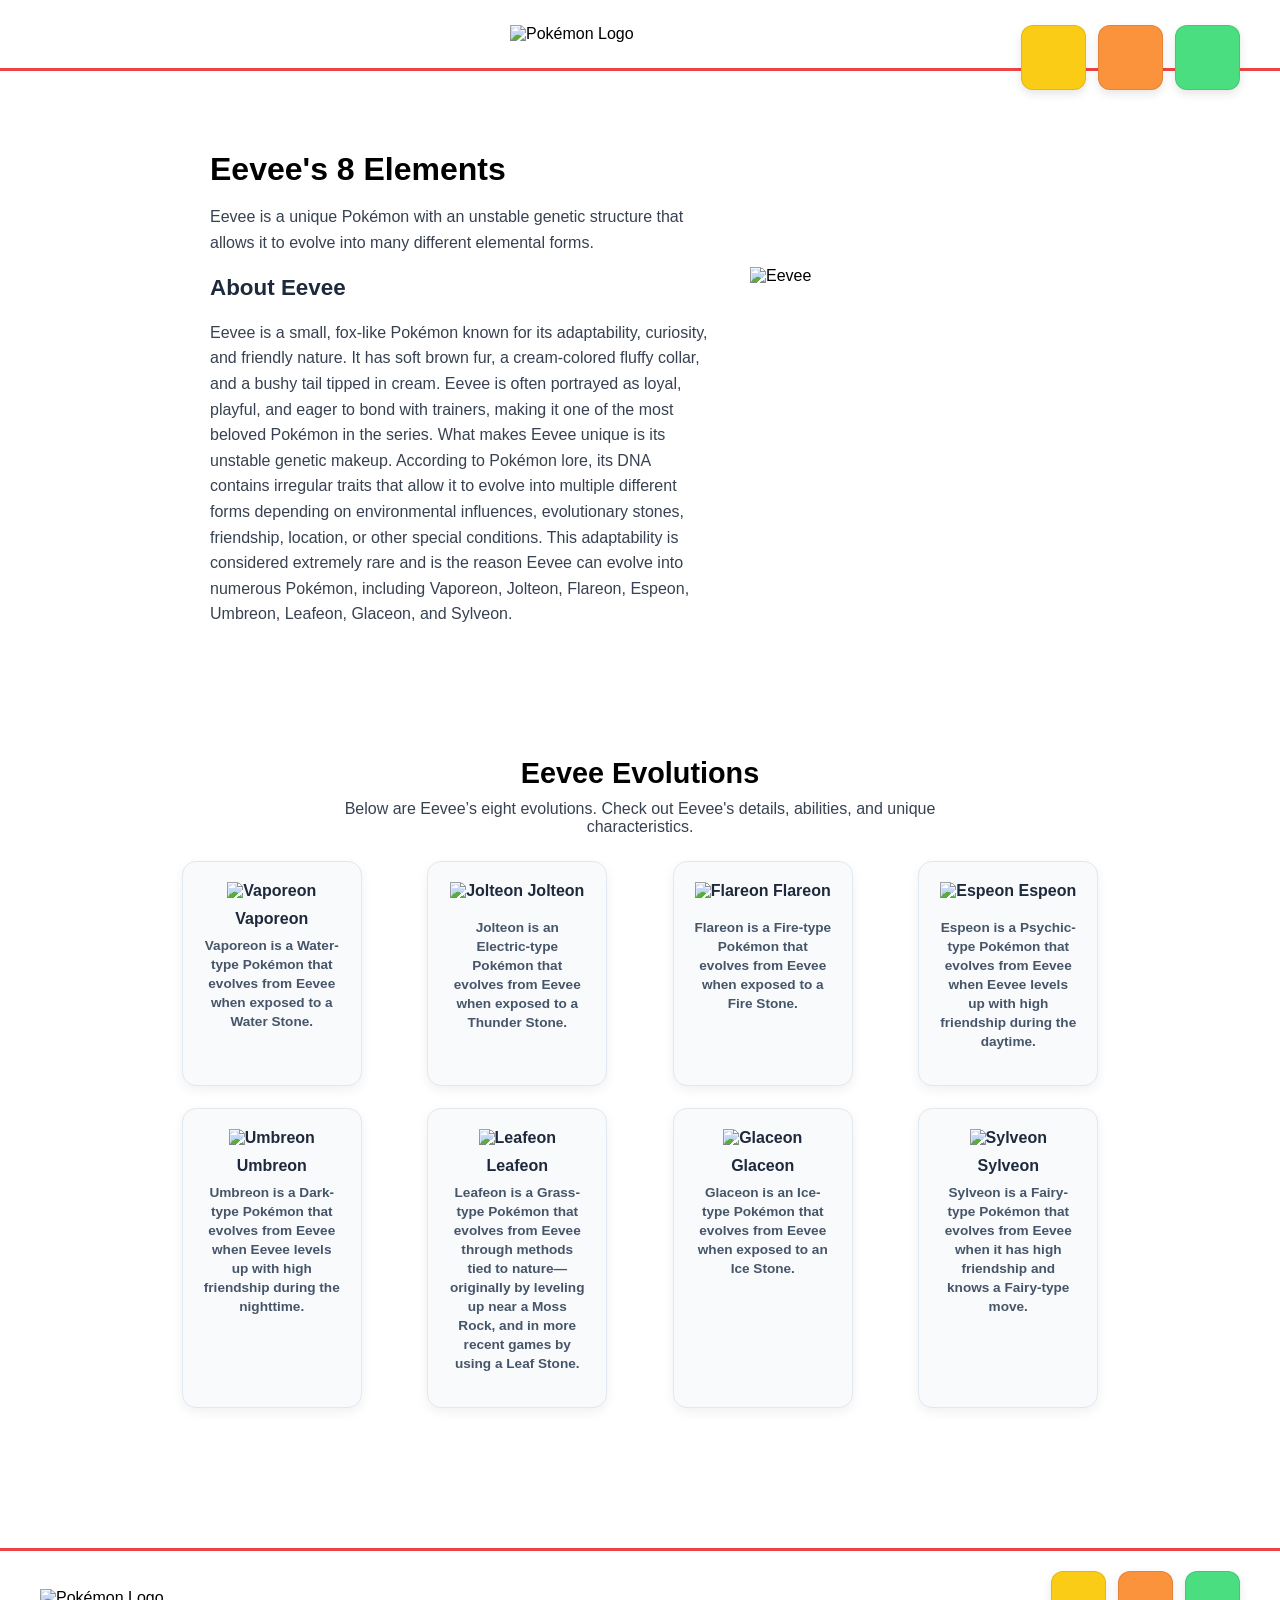
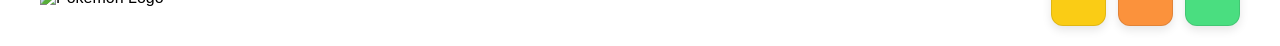
==== commit ca0acf1d: "Add footer section with Pokémon logos and thumbnails" ====
--- a/eevee.html
+++ b/eevee.html
@@ -110,3 +110,21 @@
   </div>
 </section>
 
+ <!-- FOOTER -->
+  <footer class="page-footer">
+
+    <div class="footer-left">
+      <img 
+        src="https://upload.wikimedia.org/wikipedia/commons/9/98/International_Pok%C3%A9mon_logo.svg"
+        alt="Pokémon Logo"
+        class="footer-logo"
+      />
+    </div>
+
+    <div class="footer-right">
+      <div class="preview-thumb pikachu-bg"></div>
+      <div class="preview-thumb charizard-bg"></div>
+      <div class="preview-thumb bulbasaur-bg"></div>
+    </div>
+
+  </footer>
--- a/styles.css
+++ b/styles.css
@@ -300,7 +300,7 @@
 }
 
 .eevee-image {
-  width: 260px;
+  width: 325px;
   height: 260px;
   image-rendering: pixelated;
 }
